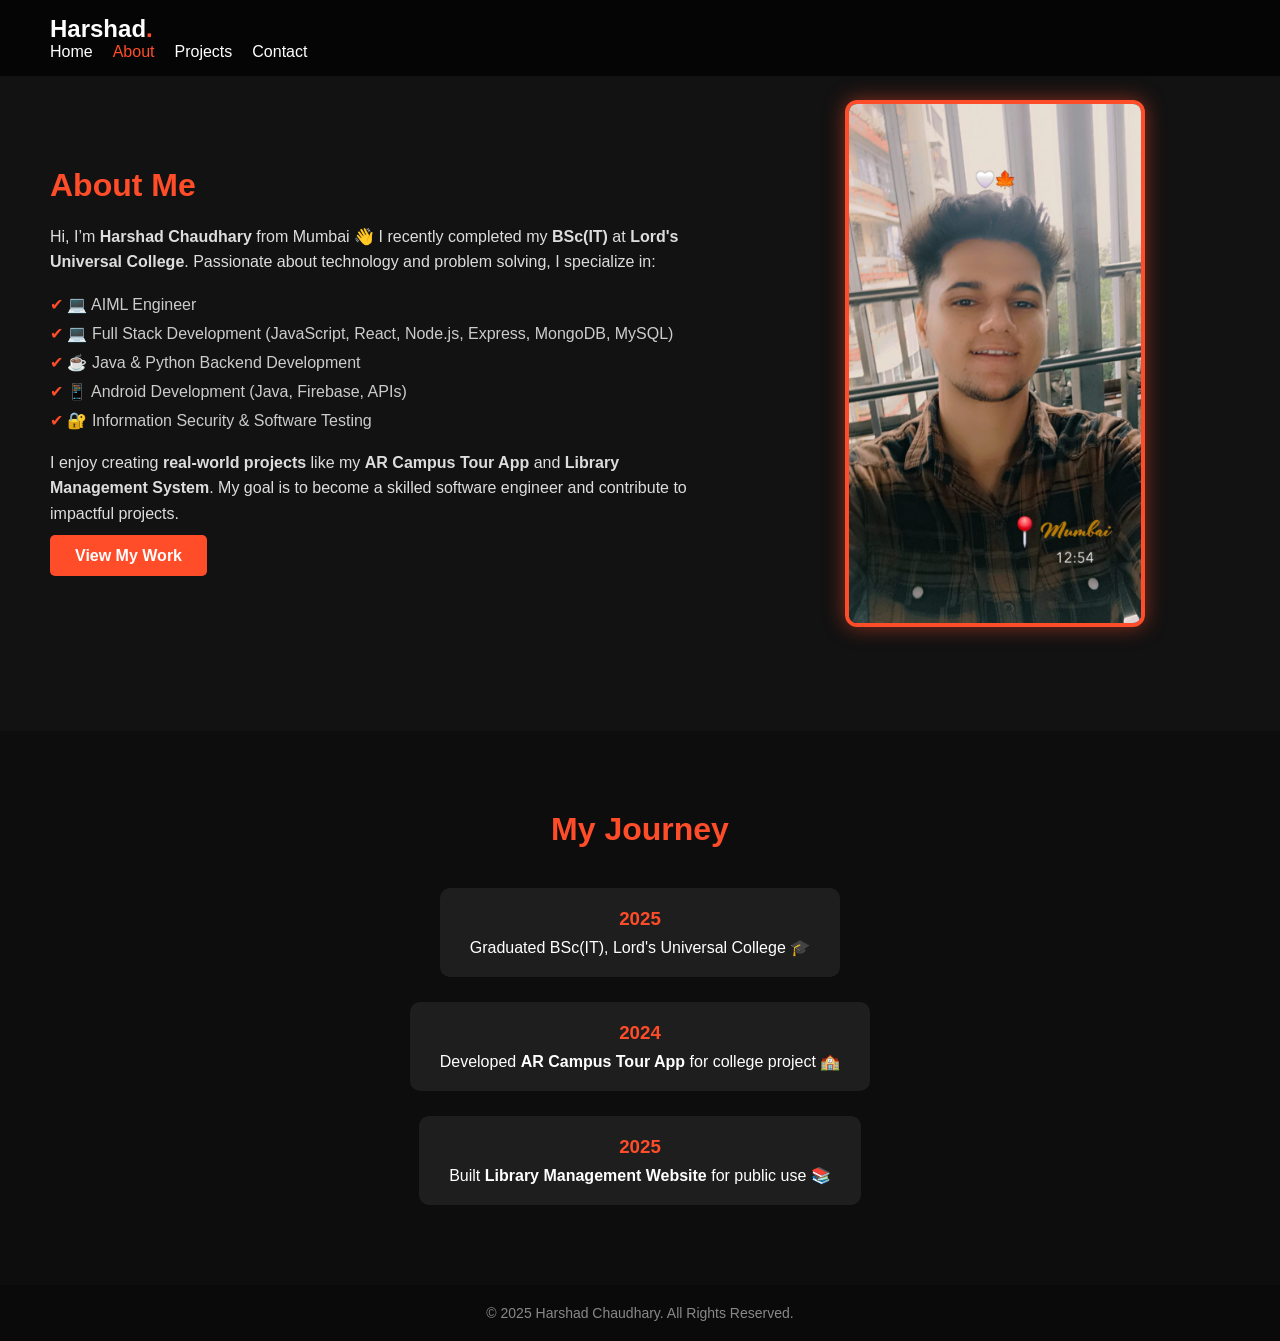
==== about.html @ 368aabf7 "update" ====
<!DOCTYPE html>
<html lang="en">
<head>
  <meta charset="UTF-8">
  <meta name="viewport" content="width=device-width, initial-scale=1.0">
  <title>About | Portfolio</title>
  <link rel="stylesheet" href="style.css">
</head>
<body>
  <!-- Navbar -->
  <header>
    <nav>
      <h1 class="logo">Harshad<span>.</span></h1>
      <ul class="nav-links">
        <li><a href="index.html">Home</a></li>
        <li><a href="about.html" class="active">About</a></li>
        <li><a href="projects.html">Projects</a></li>
        <li><a href="contact.html">Contact</a></li>
      </ul>
    </nav>
  </header>

  <!-- About Section -->
  <section class="about">
    <div class="container">
      <div class="about-text">
        <h2>About Me</h2>
        <p>
          Hi, I’m <b>Harshad Chaudhary</b> from Mumbai 👋  
          I recently completed my <b>BSc(IT)</b> at <b>Lord's Universal College</b>.  
          Passionate about technology and problem solving, I specialize in:
        </p>
        <ul>
          <li>💻 AIML Engineer</li>
          <li>💻 Full Stack Development (JavaScript, React, Node.js, Express, MongoDB, MySQL)</li>
          <li>☕ Java & Python Backend Development</li>
          <li>📱 Android Development (Java, Firebase, APIs)</li>
          <li>🔐 Information Security & Software Testing</li>
        </ul>
        <p>
          I enjoy creating <b>real-world projects</b> like my <b>AR Campus Tour App</b> and  
          <b>Library Management System</b>. My goal is to become a skilled software engineer  
          and contribute to impactful projects.
        </p>
        <a href="projects.html" class="btn">View My Work</a>
      </div>

      <div class="about-img">
        <img src="harshadphoto.jpg" alt="Harshad Chaudhary">
      </div>
    </div>
  </section>

  <!-- Timeline / Education -->
  <section class="timeline">
    <h2>My Journey</h2>
    <div class="timeline-container">
      <div class="timeline-item">
        <h3>2025</h3>
        <p>Graduated BSc(IT), Lord's Universal College 🎓</p>
      </div>
      <div class="timeline-item">
        <h3>2024</h3>
        <p>Developed <b>AR Campus Tour App</b> for college project 🏫</p>
      </div>
      <div class="timeline-item">
        <h3>2025</h3>
        <p>Built <b>Library Management Website</b> for public use 📚</p>
      </div>
    </div>
  </section>

  <!-- Footer -->
  <footer>
    <p>© 2025 Harshad Chaudhary. All Rights Reserved.</p>
  </footer>
</body>
</html>
---- style.css ----
/* Reset */
* {
  margin: 0;
  padding: 0;
  box-sizing: border-box;
  font-family: "Poppins", sans-serif;
}

body {
  color: #fff;
  background-color: #0d0d0d;
}

/* Navbar */
header {
  width: 100%;
  position: fixed;
  top: 0;
  left: 0;
  background: rgba(0, 0, 0, 0.7);
  padding: 15px 50px;
  display: flex;
  justify-content: space-between;
  align-items: center;
  z-index: 100;
}

.logo {
  font-size: 24px;
  font-weight: 700;
  color: #fff;
}

.logo span {
  color: #ff4c29;
}

.nav-links {
  list-style: none;
  display: flex;
  gap: 20px;
}

.nav-links li a {
  text-decoration: none;
  color: #fff;
  font-weight: 500;
  transition: 0.3s;
}

.nav-links li a:hover,
.nav-links li a.active {
  color: #ff4c29;
}

/* Hero Section */
.hero {
  height: 100vh;
  background: url("backport.jpg") no-repeat center center/cover;
  position: relative;
  display: flex;
  align-items: center;
  justify-content: center;
  text-align: center;
}

.hero .overlay {
  position: absolute;
  top: 0;
  left: 0;
  width: 100%;
  height: 100%;
  background: rgba(0, 0, 0, 0.6);
}

.hero-text {
  position: relative;
  z-index: 1;
  max-width: 800px;
}

.hero-text h2 {
  font-size: 40px;
  margin-bottom: 15px;
}

.hero-text h2 span {
  color: #ff4c29;
}

.hero-text p {
  font-size: 18px;
  margin-bottom: 25px;
  color: #ddd;
}

.btn {
  padding: 12px 25px;
  background: #ff4c29;
  color: #fff;
  border: none;
  border-radius: 5px;
  font-weight: bold;
  text-decoration: none;
  transition: 0.3s;
}

.btn:hover {
  background: #e63e20;
}

/* Skills Section */
.skills {
  padding: 80px 50px;
  background: #121212;
  text-align: center;
}

.skills h2 {
  font-size: 32px;
  margin-bottom: 40px;
}

.skill-cards {
  display: grid;
  grid-template-columns: repeat(auto-fit, minmax(250px, 1fr));
  gap: 25px;
}

.card {
  background: #1e1e1e;
  padding: 25px;
  border-radius: 10px;
  transition: transform 0.3s ease, background 0.3s;
}

.card:hover {
  transform: translateY(-10px);
  background: #292929;
}

.card h3 {
  color: #ff4c29;
  margin-bottom: 15px;
}

.card p {
  color: #ccc;
  font-size: 15px;
}

/* Footer */
footer {
  background: #0a0a0a;
  padding: 20px;
  text-align: center;
  font-size: 14px;
  color: #888;
}

/* About Section */
.about {
  padding: 100px 50px;
  background: #121212;
  color: #fff;
}

.about .container {
  display: flex;
  flex-wrap: wrap;
  align-items: center;
  gap: 40px;
}

.about-text {
  flex: 1 1 500px;
}

.about-text h2 {
  font-size: 32px;
  margin-bottom: 20px;
  color: #ff4c29;
}

.about-text p {
  margin-bottom: 20px;
  color: #ddd;
  line-height: 1.6;
}

.about-text ul {
  list-style: none;
  margin-bottom: 20px;
}

.about-text ul li {
  margin: 10px 0;
  font-size: 16px;
  color: #ccc;
}

.about-text ul li::before {
  content: "✔ ";
  color: #ff4c29;
}

.about-img {
  flex: 1 1 300px;
  text-align: center;
}
.about-img img {
  max-width: 300px;
  border-radius: 12px; /* small rounding instead of circle */
  border: 4px solid #ff4c29;
  box-shadow: 0 0 20px rgba(255, 76, 41, 0.5);
}


/* Timeline Section */
.timeline {
  padding: 80px 50px;
  background: #0d0d0d;
  text-align: center;
}

.timeline h2 {
  font-size: 32px;
  margin-bottom: 40px;
  color: #ff4c29;
}

.timeline-container {
  display: flex;
  flex-direction: column;
  gap: 25px;
  align-items: center;
}

.timeline-item {
  background: #1e1e1e;
  padding: 20px 30px;
  border-radius: 10px;
  max-width: 600px;
  transition: transform 0.3s ease;
}

.timeline-item:hover {
  transform: translateY(-8px);
  background: #292929;
}

.timeline-item h3 {
  color: #ff4c29;
  margin-bottom: 8px;
}


/* Projects Section */
.projects {
  padding: 100px 50px;
  background: #121212;
  color: #fff;
  text-align: center;
}

.projects h2 {
  font-size: 32px;
  margin-bottom: 15px;
  color: #ff4c29;
}

.project-intro {
  font-size: 16px;
  color: #ccc;
  margin-bottom: 40px;
  max-width: 700px;
  margin-left: auto;
  margin-right: auto;
  line-height: 1.6;
}

.project-grid {
  display: grid;
  grid-template-columns: repeat(auto-fit, minmax(280px, 1fr));
  gap: 25px;
}

.project-card {
  background: #1e1e1e;
  padding: 25px;
  border-radius: 10px;
  text-align: left;
  transition: transform 0.3s ease, background 0.3s;
}

.project-card:hover {
  transform: translateY(-10px);
  background: #292929;
}

.project-card h3 {
  color: #ff4c29;
  margin-bottom: 12px;
}

.project-card p {
  font-size: 15px;
  color: #ddd;
  margin-bottom: 20px;
  line-height: 1.5;
}

.project-links a {
  display: inline-block;
  padding: 8px 15px;
  background: #ff4c29;
  color: #fff;
  text-decoration: none;
  border-radius: 5px;
  font-size: 14px;
  margin-right: 10px;
  transition: background 0.3s;
}

.project-links a:hover {
  background: #e63e20;
}


/* Optional inline grid fix (you can move this to style.css) */
    .project-grid {
      display: grid;
      grid-template-columns: repeat(auto-fit, minmax(300px, 1fr));
      gap: 1.5rem;
      padding: 20px;
    }
    .project-card {
      background: #1e1e1e;
      color: #fff;
      padding: 20px;
      border-radius: 15px;
      box-shadow: 0 4px 8px rgba(0,0,0,0.3);
      transition: transform 0.2s ease, box-shadow 0.2s ease;
    }
    .project-card:hover {
      transform: translateY(-5px);
      box-shadow: 0 6px 15px rgba(0,0,0,0.4);
    }
    .project-links a {
      color: #00bcd4;
      text-decoration: none;
      font-weight: 600;
    }
    .project-links a:hover {
      text-decoration: underline;
    }
    h3 {
      margin-bottom: 10px;
    }
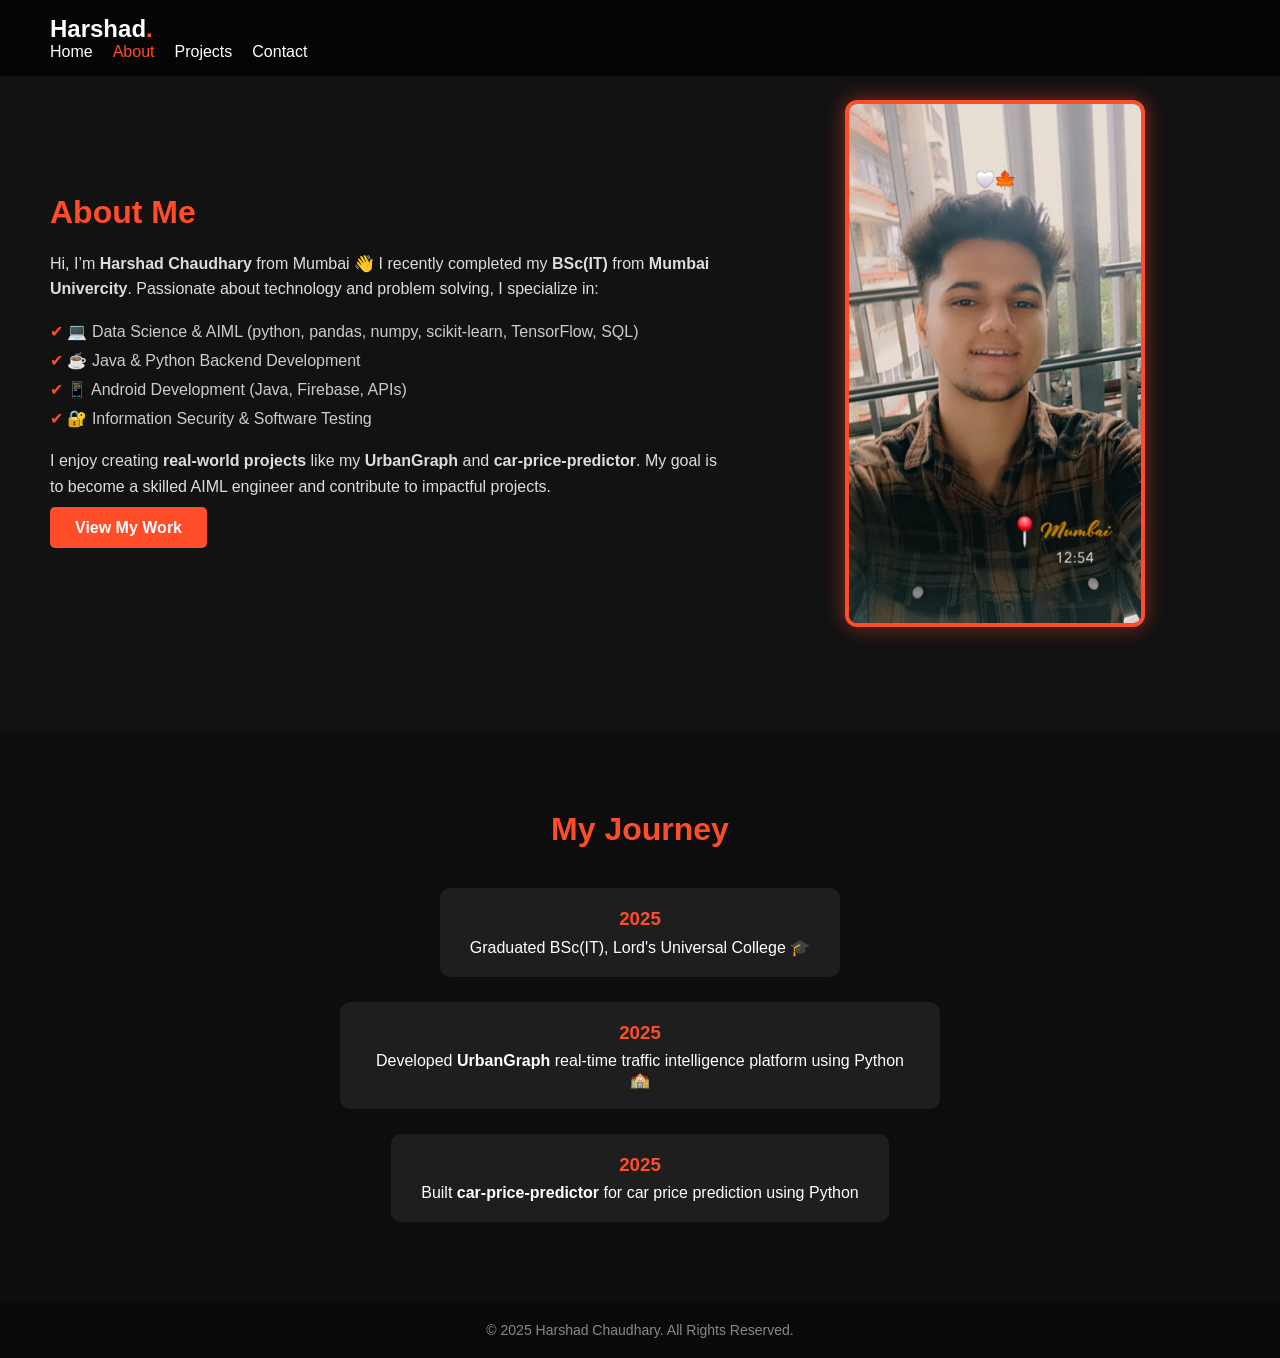
==== commit 4b12566d: "Major updates across project files" ====
--- a/about.html
+++ b/about.html
@@ -27,19 +27,18 @@
         <h2>About Me</h2>
         <p>
           Hi, I’m <b>Harshad Chaudhary</b> from Mumbai 👋  
-          I recently completed my <b>BSc(IT)</b> at <b>Lord's Universal College</b>.  
+          I recently completed my <b>BSc(IT)</b> from <b>Mumbai Univercity</b>.  
           Passionate about technology and problem solving, I specialize in:
         </p>
         <ul>
-          <li>💻 AIML Engineer</li>
-          <li>💻 Full Stack Development (JavaScript, React, Node.js, Express, MongoDB, MySQL)</li>
+          <li>💻 Data Science & AIML (python, pandas, numpy, scikit-learn, TensorFlow, SQL)</li>
           <li>☕ Java & Python Backend Development</li>
           <li>📱 Android Development (Java, Firebase, APIs)</li>
           <li>🔐 Information Security & Software Testing</li>
         </ul>
         <p>
-          I enjoy creating <b>real-world projects</b> like my <b>AR Campus Tour App</b> and  
-          <b>Library Management System</b>. My goal is to become a skilled software engineer  
+          I enjoy creating <b>real-world projects</b> like my <b>UrbanGraph</b> and  
+          <b>car-price-predictor</b>. My goal is to become a skilled AIML engineer  
           and contribute to impactful projects.
         </p>
         <a href="projects.html" class="btn">View My Work</a>
@@ -60,12 +59,12 @@
         <p>Graduated BSc(IT), Lord's Universal College 🎓</p>
       </div>
       <div class="timeline-item">
-        <h3>2024</h3>
-        <p>Developed <b>AR Campus Tour App</b> for college project 🏫</p>
+        <h3>2025</h3>
+        <p>Developed <b>UrbanGraph</b> real-time traffic intelligence platform using Python 🏫</p>
       </div>
       <div class="timeline-item">
         <h3>2025</h3>
-        <p>Built <b>Library Management Website</b> for public use 📚</p>
+        <p>Built <b>car-price-predictor</b> for car price prediction using Python</p>
       </div>
     </div>
   </section>
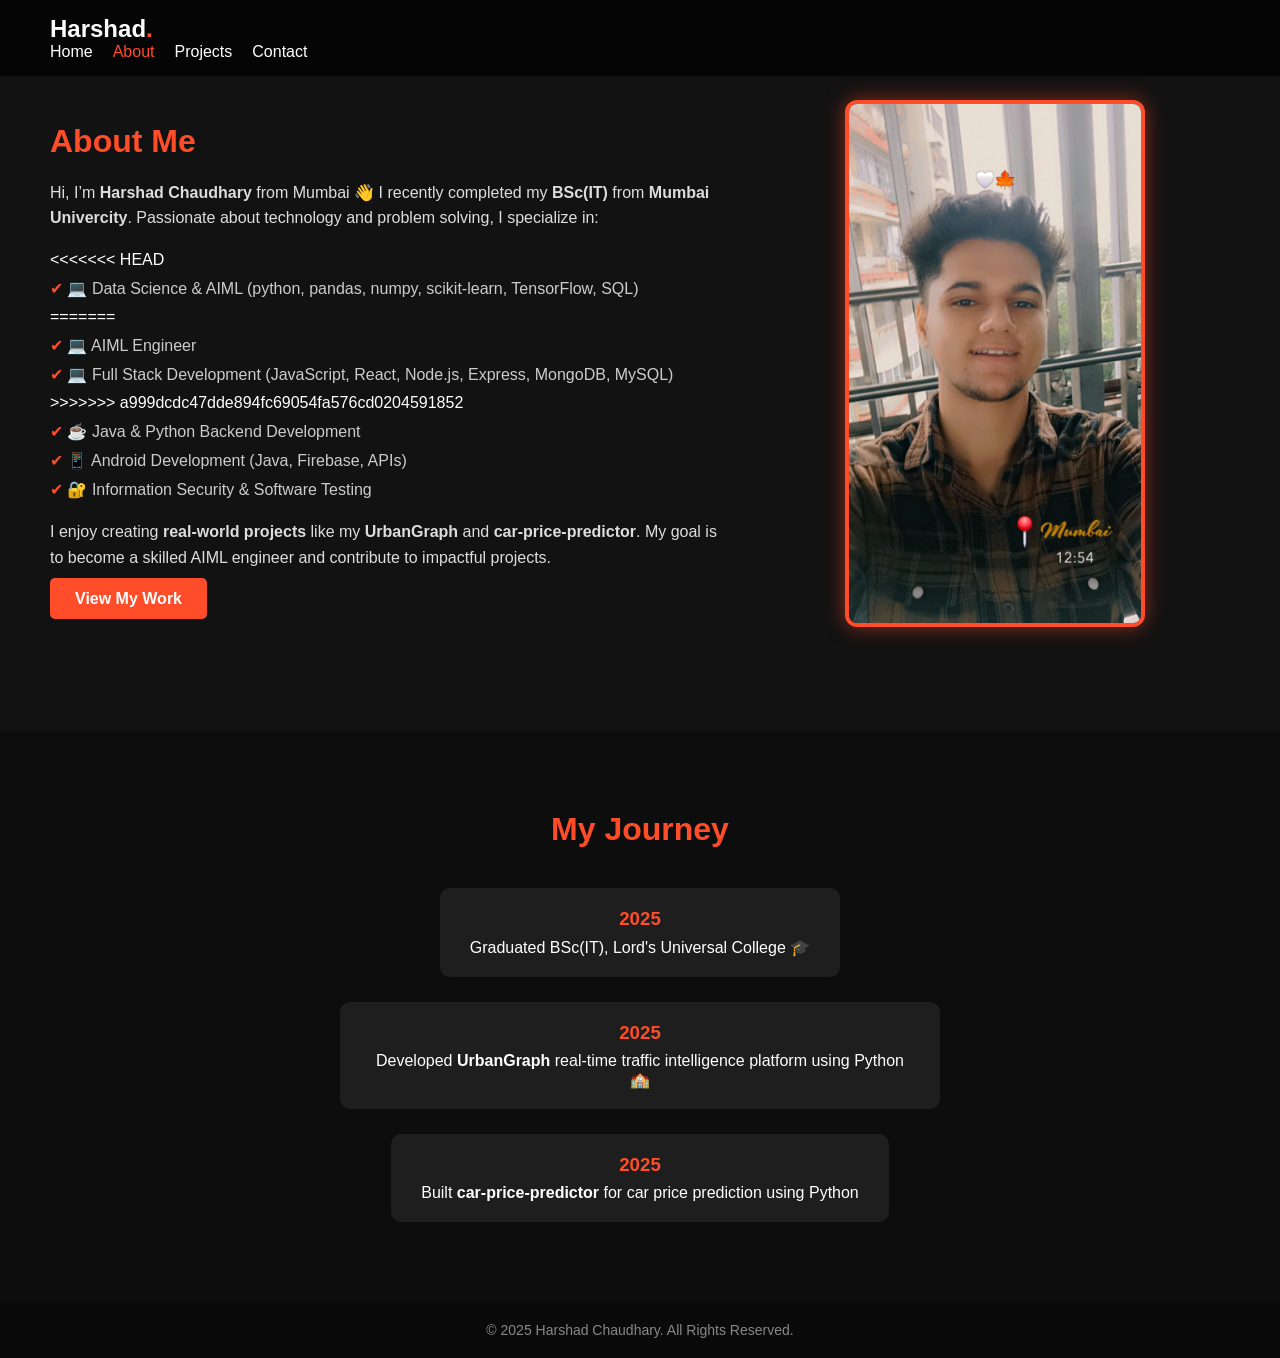
==== commit 6198ab47: "Resolved merge conflicts and updated portfolio" ====
--- a/about.html
+++ b/about.html
@@ -31,7 +31,12 @@
           Passionate about technology and problem solving, I specialize in:
         </p>
         <ul>
+<<<<<<< HEAD
           <li>💻 Data Science & AIML (python, pandas, numpy, scikit-learn, TensorFlow, SQL)</li>
+=======
+          <li>💻 AIML Engineer</li>
+          <li>💻 Full Stack Development (JavaScript, React, Node.js, Express, MongoDB, MySQL)</li>
+>>>>>>> a999dcdc47dde894fc69054fa576cd0204591852
           <li>☕ Java & Python Backend Development</li>
           <li>📱 Android Development (Java, Firebase, APIs)</li>
           <li>🔐 Information Security & Software Testing</li>
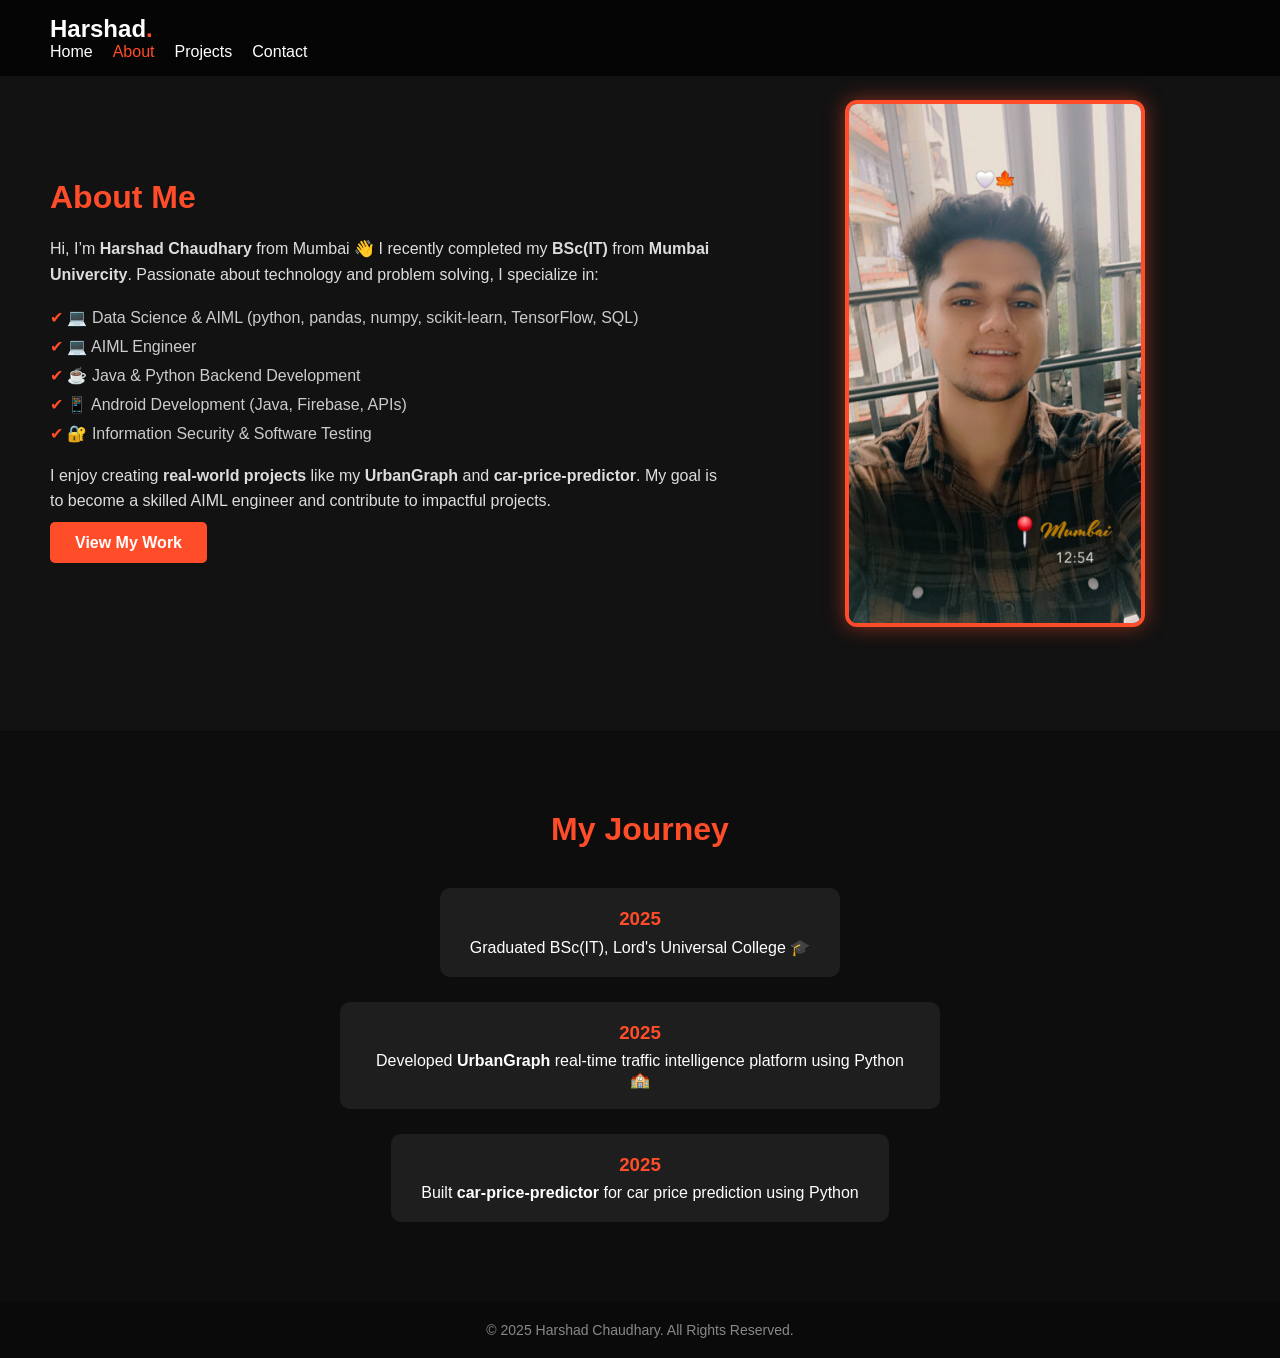
==== commit 57a3601c: "Resolved merge conflicts and updated portfolio" ====
--- a/about.html
+++ b/about.html
@@ -31,12 +31,8 @@
           Passionate about technology and problem solving, I specialize in:
         </p>
         <ul>
-<<<<<<< HEAD
           <li>💻 Data Science & AIML (python, pandas, numpy, scikit-learn, TensorFlow, SQL)</li>
-=======
           <li>💻 AIML Engineer</li>
-          <li>💻 Full Stack Development (JavaScript, React, Node.js, Express, MongoDB, MySQL)</li>
->>>>>>> a999dcdc47dde894fc69054fa576cd0204591852
           <li>☕ Java & Python Backend Development</li>
           <li>📱 Android Development (Java, Firebase, APIs)</li>
           <li>🔐 Information Security & Software Testing</li>
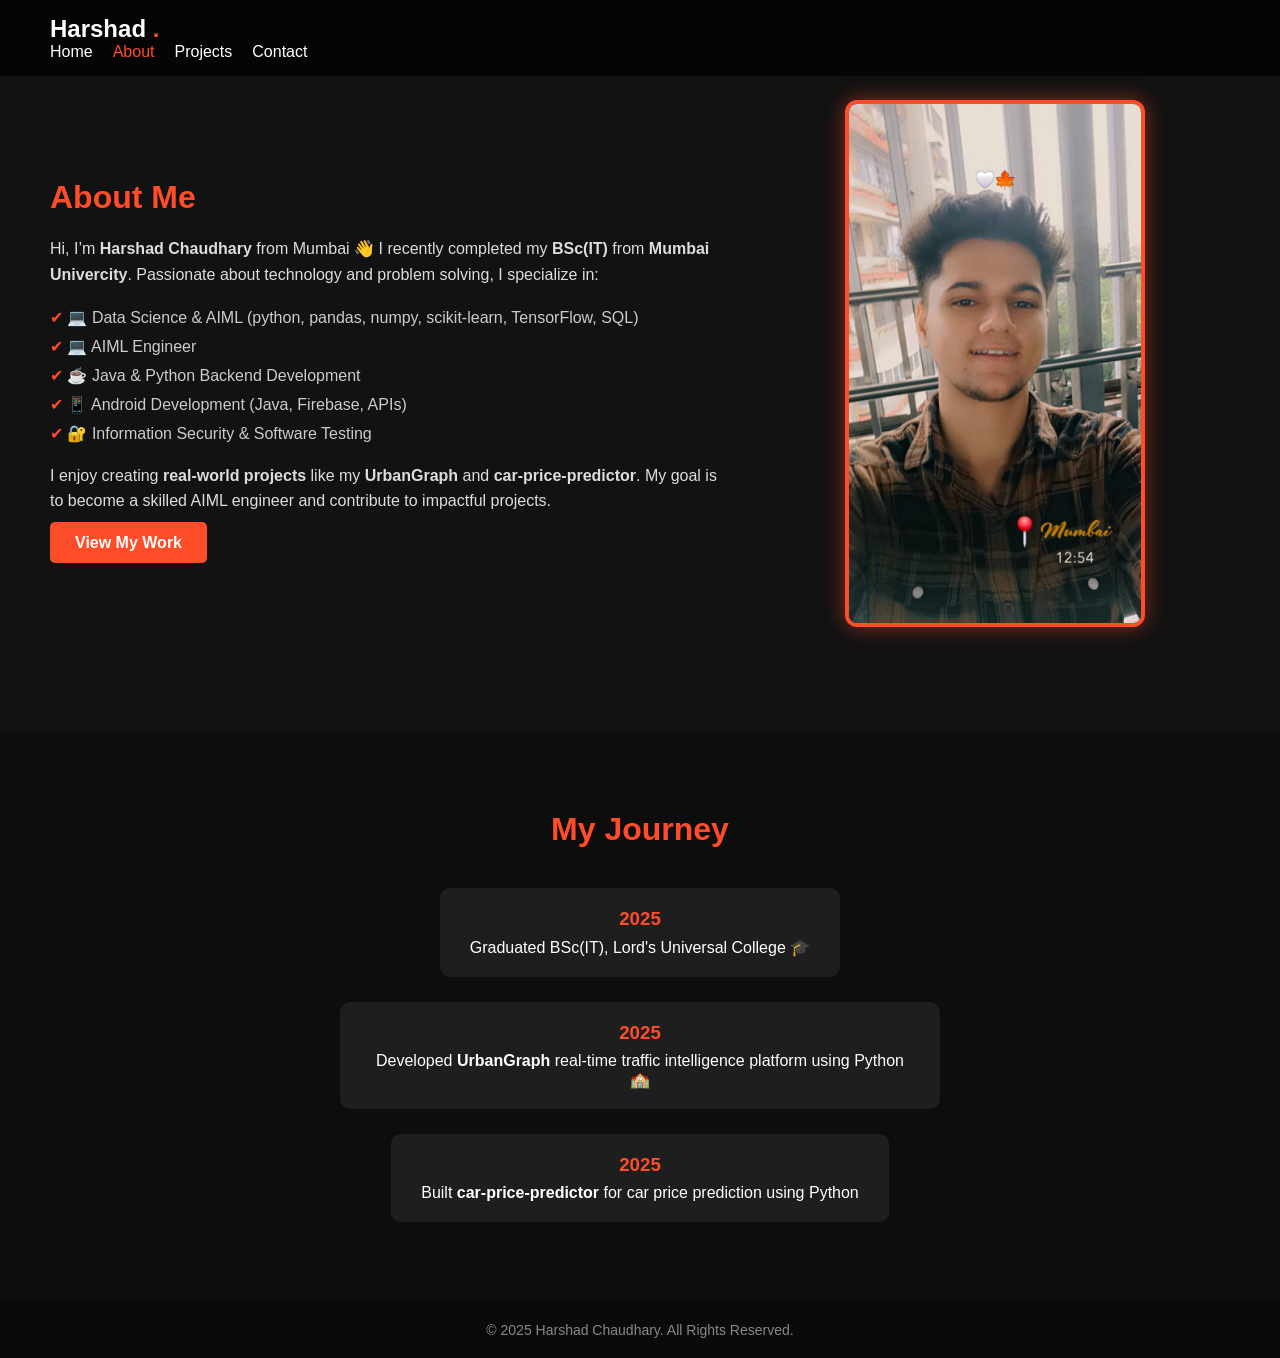
==== commit aaa46930: "Resolved merge conflicts and updated portfolio" ====
--- a/about.html
+++ b/about.html
@@ -10,7 +10,7 @@
   <!-- Navbar -->
   <header>
     <nav>
-      <h1 class="logo">Harshad<span>.</span></h1>
+      <h1 class="logo">Harshad <span>.</span></h1>
       <ul class="nav-links">
         <li><a href="index.html">Home</a></li>
         <li><a href="about.html" class="active">About</a></li>
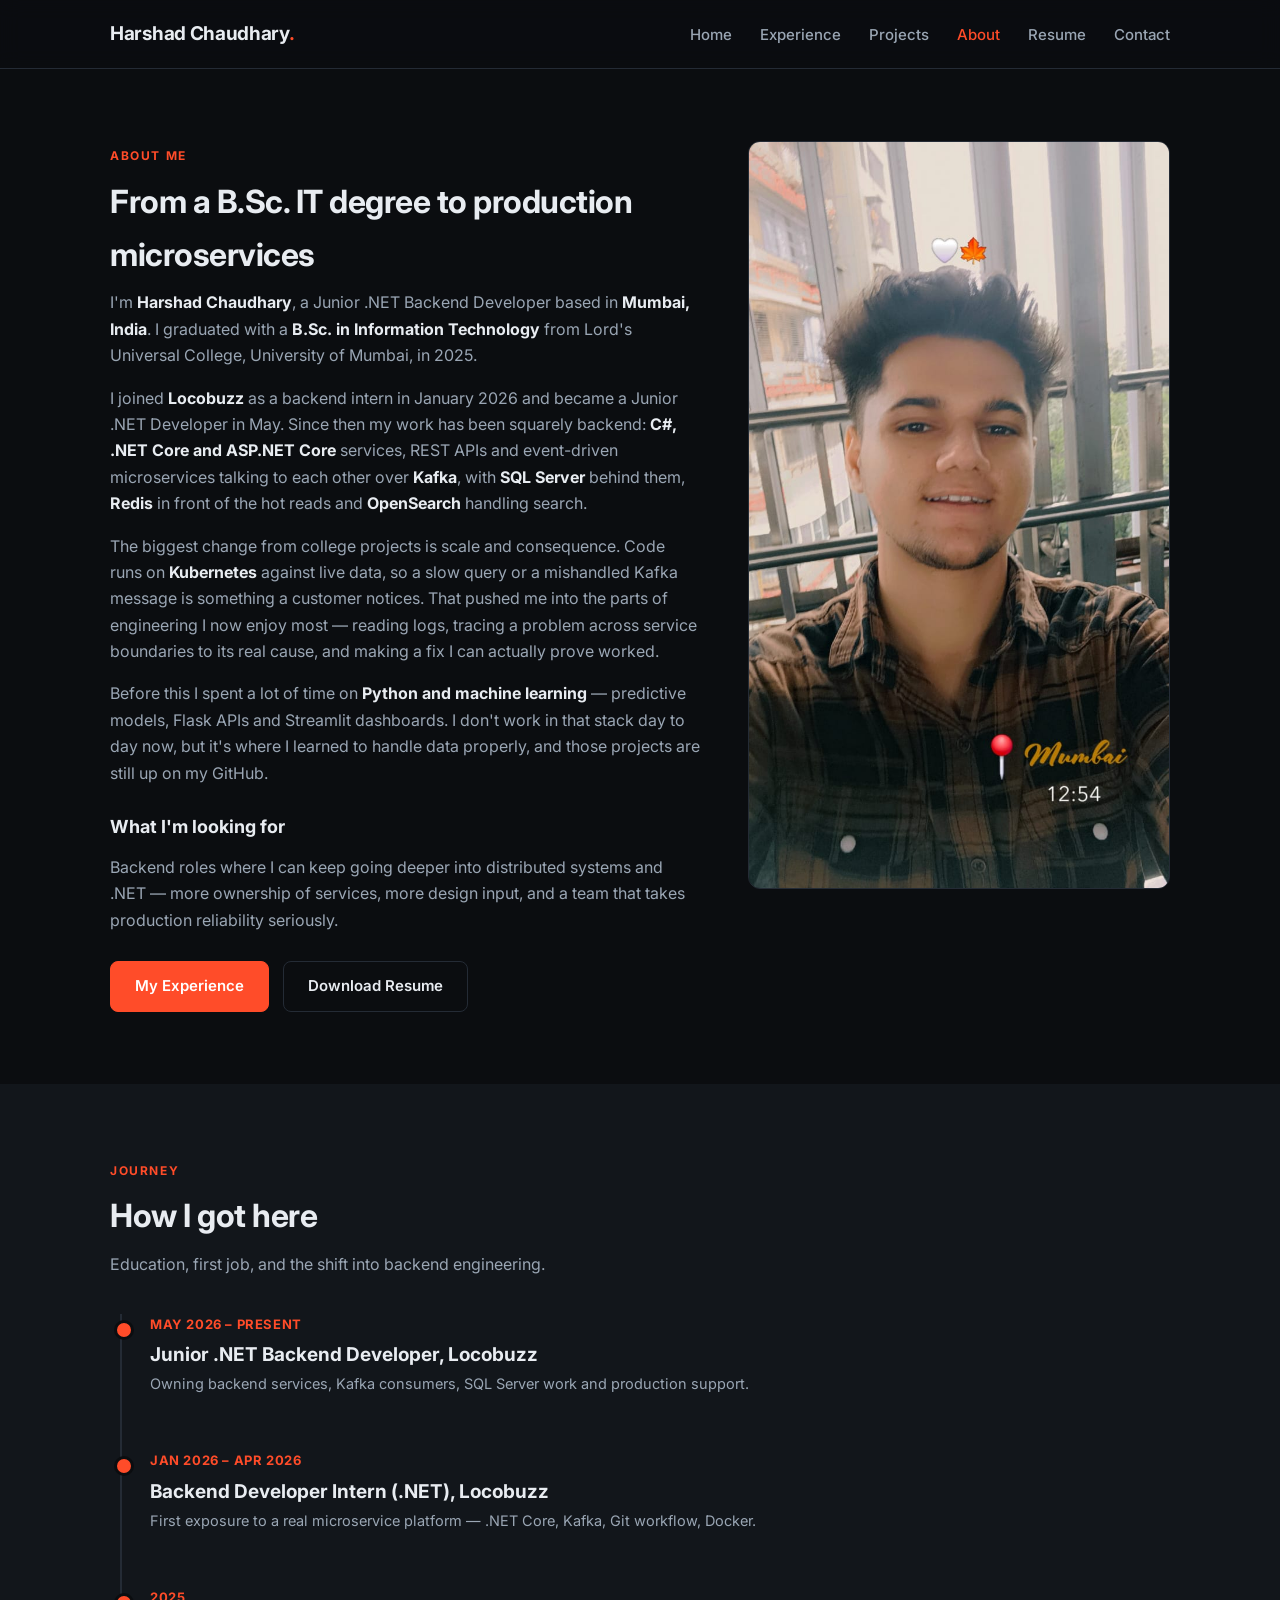
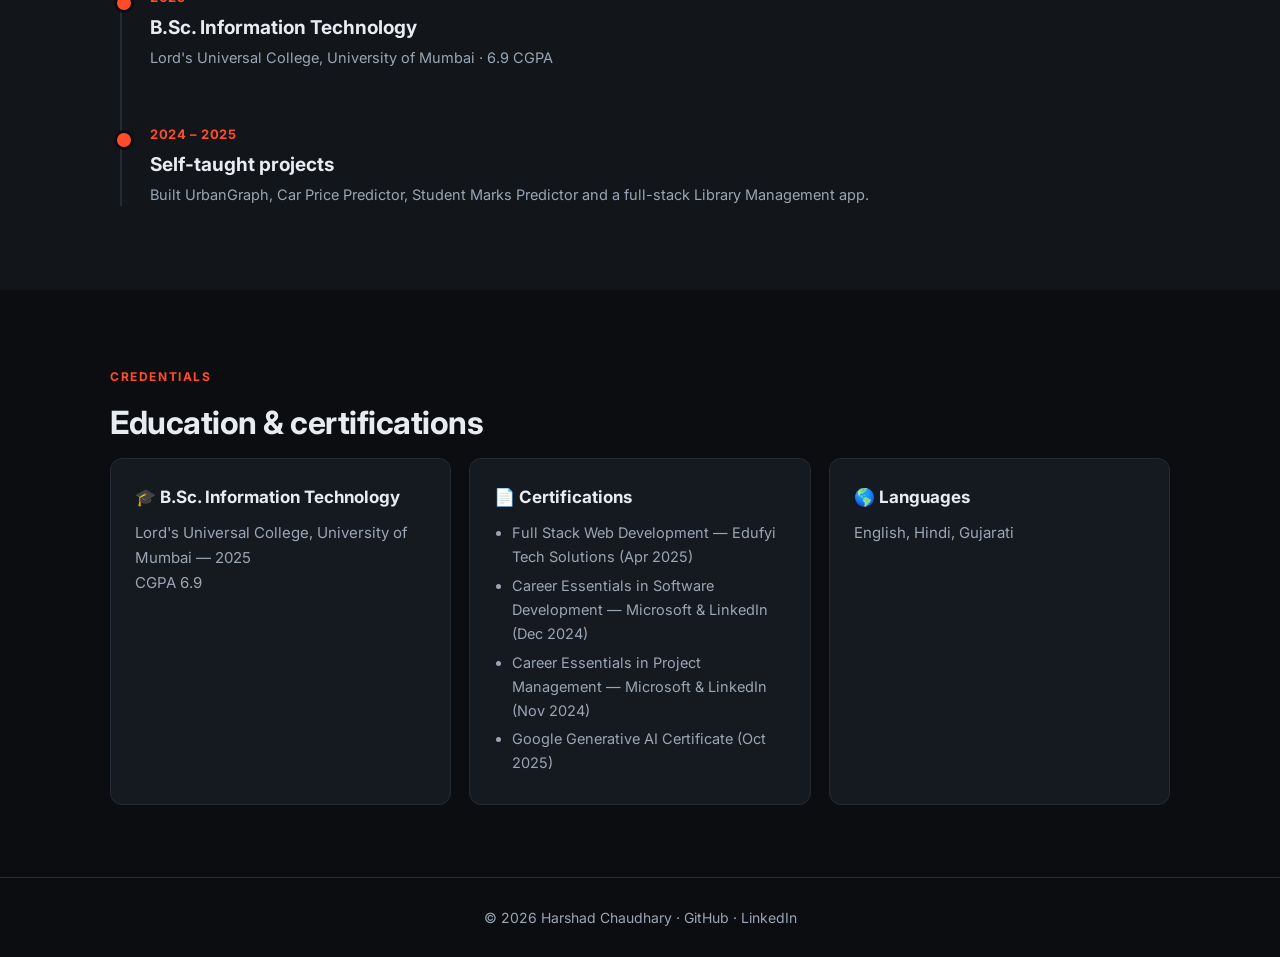
==== commit 48267a84: "feat: rebuild portfolio as .NET backend developer Repositioned the site from the college-era "Data S" ====
--- a/about.html
+++ b/about.html
@@ -3,76 +3,159 @@
 <head>
   <meta charset="UTF-8">
   <meta name="viewport" content="width=device-width, initial-scale=1.0">
-  <title>About | Portfolio</title>
+  <title>About | Harshad Chaudhary</title>
+  <meta name="description" content="About Harshad Chaudhary — Junior .NET Backend Developer in Mumbai, B.Sc. Information Technology graduate, working on production microservices at Locobuzz.">
+  <meta property="og:title" content="About | Harshad Chaudhary">
+  <meta property="og:description" content="Junior .NET Backend Developer in Mumbai. B.Sc. IT graduate working on production microservices.">
+  <link rel="icon" href="data:image/svg+xml,<svg xmlns='http://www.w3.org/2000/svg' viewBox='0 0 100 100'><text y='.9em' font-size='90'>&#9881;</text></svg>">
+  <link rel="preconnect" href="https://fonts.googleapis.com">
+  <link rel="preconnect" href="https://fonts.gstatic.com" crossorigin>
+  <link href="https://fonts.googleapis.com/css2?family=Inter:wght@400;500;600;700;800&display=swap" rel="stylesheet">
   <link rel="stylesheet" href="style.css">
+  <script src="script.js" defer></script>
 </head>
 <body>
-  <!-- Navbar -->
+
   <header>
     <nav>
-      <h1 class="logo">Harshad <span>.</span></h1>
+      <a href="index.html" class="logo">Harshad Chaudhary<span>.</span></a>
+      <button class="nav-toggle" aria-label="Toggle navigation" aria-expanded="false">&#9776;</button>
       <ul class="nav-links">
         <li><a href="index.html">Home</a></li>
+        <li><a href="experience.html">Experience</a></li>
+        <li><a href="projects.html">Projects</a></li>
         <li><a href="about.html" class="active">About</a></li>
-        <li><a href="projects.html">Projects</a></li>
+        <li><a href="resume.html">Resume</a></li>
         <li><a href="contact.html">Contact</a></li>
       </ul>
     </nav>
   </header>
 
-  <!-- About Section -->
-  <section class="about">
+  <section class="section">
     <div class="container">
-      <div class="about-text">
-        <h2>About Me</h2>
-        <p>
-          Hi, I’m <b>Harshad Chaudhary</b> from Mumbai 👋  
-          I recently completed my <b>BSc(IT)</b> from <b>Mumbai Univercity</b>.  
-          Passionate about technology and problem solving, I specialize in:
-        </p>
-        <ul>
-          <li>💻 Data Science & AIML (python, pandas, numpy, scikit-learn, TensorFlow, SQL)</li>
-          <li>💻 AIML Engineer</li>
-          <li>☕ Java & Python Backend Development</li>
-          <li>📱 Android Development (Java, Firebase, APIs)</li>
-          <li>🔐 Information Security & Software Testing</li>
-        </ul>
-        <p>
-          I enjoy creating <b>real-world projects</b> like my <b>UrbanGraph</b> and  
-          <b>car-price-predictor</b>. My goal is to become a skilled AIML engineer  
-          and contribute to impactful projects.
-        </p>
-        <a href="projects.html" class="btn">View My Work</a>
-      </div>
+      <div class="about-grid">
+        <div class="about-text">
+          <span class="eyebrow">About me</span>
+          <h2 class="section-title">From a B.Sc. IT degree to production microservices</h2>
 
-      <div class="about-img">
-        <img src="harshadphoto.jpg" alt="Harshad Chaudhary">
+          <p>
+            I'm <b>Harshad Chaudhary</b>, a Junior .NET Backend Developer based in
+            <b>Mumbai, India</b>. I graduated with a <b>B.Sc. in Information Technology</b>
+            from Lord's Universal College, University of Mumbai, in 2025.
+          </p>
+
+          <p>
+            I joined <b>Locobuzz</b> as a backend intern in January 2026 and became a
+            Junior .NET Developer in May. Since then my work has been squarely backend:
+            <b>C#, .NET Core and ASP.NET Core</b> services, REST APIs and event-driven
+            microservices talking to each other over <b>Kafka</b>, with <b>SQL Server</b>
+            behind them, <b>Redis</b> in front of the hot reads and
+            <b>OpenSearch</b> handling search.
+          </p>
+
+          <p>
+            The biggest change from college projects is scale and consequence. Code runs on
+            <b>Kubernetes</b> against live data, so a slow query or a mishandled Kafka message
+            is something a customer notices. That pushed me into the parts of engineering I now
+            enjoy most — reading logs, tracing a problem across service boundaries to its real
+            cause, and making a fix I can actually prove worked.
+          </p>
+
+          <p>
+            Before this I spent a lot of time on <b>Python and machine learning</b> — predictive
+            models, Flask APIs and Streamlit dashboards. I don't work in that stack day to day
+            now, but it's where I learned to handle data properly, and those projects are still
+            up on my GitHub.
+          </p>
+
+          <h3 style="margin:26px 0 12px; font-size:18px;">What I'm looking for</h3>
+          <p>
+            Backend roles where I can keep going deeper into distributed systems and .NET —
+            more ownership of services, more design input, and a team that takes production
+            reliability seriously.
+          </p>
+
+          <div class="btn-row">
+            <a href="experience.html" class="btn">My Experience</a>
+            <a href="Harshad_Chaudhary_DotNet_Resume.pdf" class="btn btn-ghost" download>Download Resume</a>
+          </div>
+        </div>
+
+        <div class="about-img">
+          <img src="harshadphoto.jpg" alt="Portrait of Harshad Chaudhary">
+        </div>
       </div>
     </div>
   </section>
 
-  <!-- Timeline / Education -->
-  <section class="timeline">
-    <h2>My Journey</h2>
-    <div class="timeline-container">
-      <div class="timeline-item">
-        <h3>2025</h3>
-        <p>Graduated BSc(IT), Lord's Universal College 🎓</p>
-      </div>
-      <div class="timeline-item">
-        <h3>2025</h3>
-        <p>Developed <b>UrbanGraph</b> real-time traffic intelligence platform using Python 🏫</p>
-      </div>
-      <div class="timeline-item">
-        <h3>2025</h3>
-        <p>Built <b>car-price-predictor</b> for car price prediction using Python</p>
+  <!-- Journey -->
+  <section class="section section-alt">
+    <div class="container">
+      <span class="eyebrow">Journey</span>
+      <h2 class="section-title">How I got here</h2>
+      <p class="section-sub">Education, first job, and the shift into backend engineering.</p>
+
+      <div class="timeline">
+        <div class="tl-item">
+          <div class="tl-date">May 2026 &ndash; Present</div>
+          <h3>Junior .NET Backend Developer, Locobuzz</h3>
+          <p class="tl-org">Owning backend services, Kafka consumers, SQL Server work and production support.</p>
+        </div>
+        <div class="tl-item">
+          <div class="tl-date">Jan 2026 &ndash; Apr 2026</div>
+          <h3>Backend Developer Intern (.NET), Locobuzz</h3>
+          <p class="tl-org">First exposure to a real microservice platform — .NET Core, Kafka, Git workflow, Docker.</p>
+        </div>
+        <div class="tl-item">
+          <div class="tl-date">2025</div>
+          <h3>B.Sc. Information Technology</h3>
+          <p class="tl-org">Lord's Universal College, University of Mumbai &middot; 6.9 CGPA</p>
+        </div>
+        <div class="tl-item">
+          <div class="tl-date">2024 &ndash; 2025</div>
+          <h3>Self-taught projects</h3>
+          <p class="tl-org">Built UrbanGraph, Car Price Predictor, Student Marks Predictor and a full-stack Library Management app.</p>
+        </div>
       </div>
     </div>
   </section>
 
-  <!-- Footer -->
+  <!-- Education + certs -->
+  <section class="section">
+    <div class="container">
+      <span class="eyebrow">Credentials</span>
+      <h2 class="section-title">Education &amp; certifications</h2>
+
+      <div class="grid">
+        <div class="card">
+          <h3>&#127891; B.Sc. Information Technology</h3>
+          <p>Lord's Universal College, University of Mumbai &mdash; 2025<br>CGPA 6.9</p>
+        </div>
+        <div class="card">
+          <h3>&#128196; Certifications</h3>
+          <ul>
+            <li>Full Stack Web Development &mdash; Edufyi Tech Solutions (Apr 2025)</li>
+            <li>Career Essentials in Software Development &mdash; Microsoft &amp; LinkedIn (Dec 2024)</li>
+            <li>Career Essentials in Project Management &mdash; Microsoft &amp; LinkedIn (Nov 2024)</li>
+            <li>Google Generative AI Certificate (Oct 2025)</li>
+          </ul>
+        </div>
+        <div class="card">
+          <h3>&#127758; Languages</h3>
+          <p>English, Hindi, Gujarati</p>
+        </div>
+      </div>
+    </div>
+  </section>
+
   <footer>
-    <p>© 2025 Harshad Chaudhary. All Rights Reserved.</p>
+    <div class="container">
+      <p>&copy; <span class="year">2026</span> Harshad Chaudhary &middot;
+        <a href="https://github.com/harshadchaudhary" target="_blank" rel="noopener">GitHub</a> &middot;
+        <a href="https://www.linkedin.com/in/harshad-chaudhary-737522324" target="_blank" rel="noopener">LinkedIn</a>
+      </p>
+    </div>
   </footer>
+
 </body>
 </html>
--- a/style.css
+++ b/style.css
@@ -1,359 +1,648 @@
-/* Reset */
+/* ============================================================
+   Harshad Chaudhary — Portfolio
+   Shared stylesheet for all pages.
+   ============================================================ */
+
+:root {
+  --bg: #0b0d10;
+  --bg-elev: #12161b;
+  --bg-card: #151a21;
+  --border: #242b35;
+  --text: #e8ecf1;
+  --text-dim: #9aa6b4;
+  --accent: #ff4c29;
+  --accent-soft: rgba(255, 76, 41, 0.12);
+  --accent-2: #38bdf8;
+  --radius: 12px;
+  --nav-h: 68px;
+  --maxw: 1100px;
+  --font: "Inter", "Segoe UI", Tahoma, sans-serif;
+}
+
 * {
   margin: 0;
   padding: 0;
   box-sizing: border-box;
-  font-family: "Poppins", sans-serif;
+}
+
+html {
+  scroll-behavior: smooth;
 }
 
 body {
-  color: #fff;
-  background-color: #0d0d0d;
-}
-
-/* Navbar */
+  font-family: var(--font);
+  background: var(--bg);
+  color: var(--text);
+  line-height: 1.65;
+  -webkit-font-smoothing: antialiased;
+  overflow-x: hidden;
+}
+
+a {
+  color: inherit;
+  text-decoration: none;
+}
+
+/* ---------- Layout helpers ---------- */
+.container {
+  width: 100%;
+  max-width: var(--maxw);
+  margin: 0 auto;
+  padding: 0 20px;
+}
+
+.section {
+  padding: 72px 0;
+}
+
+.section-alt {
+  background: var(--bg-elev);
+}
+
+.section-title {
+  font-size: clamp(24px, 4vw, 32px);
+  font-weight: 700;
+  letter-spacing: -0.5px;
+  margin-bottom: 8px;
+}
+
+.section-sub {
+  color: var(--text-dim);
+  margin-bottom: 36px;
+  max-width: 680px;
+}
+
+.eyebrow {
+  display: inline-block;
+  font-size: 12px;
+  font-weight: 700;
+  letter-spacing: 1.6px;
+  text-transform: uppercase;
+  color: var(--accent);
+  margin-bottom: 10px;
+}
+
+/* ---------- Navbar ---------- */
 header {
-  width: 100%;
-  position: fixed;
+  position: sticky;
   top: 0;
-  left: 0;
-  background: rgba(0, 0, 0, 0.7);
-  padding: 15px 50px;
-  display: flex;
+  z-index: 100;
+  background: rgba(11, 13, 16, 0.88);
+  backdrop-filter: blur(10px);
+  border-bottom: 1px solid var(--border);
+}
+
+nav {
+  max-width: var(--maxw);
+  margin: 0 auto;
+  height: var(--nav-h);
+  padding: 0 20px;
+  display: flex;
+  align-items: center;
   justify-content: space-between;
-  align-items: center;
-  z-index: 100;
 }
 
 .logo {
-  font-size: 24px;
+  font-size: 19px;
   font-weight: 700;
-  color: #fff;
+  letter-spacing: -0.3px;
 }
 
 .logo span {
-  color: #ff4c29;
+  color: var(--accent);
 }
 
 .nav-links {
   list-style: none;
   display: flex;
-  gap: 20px;
-}
-
-.nav-links li a {
-  text-decoration: none;
+  gap: 28px;
+  align-items: center;
+}
+
+.nav-links a {
+  font-size: 15px;
+  font-weight: 500;
+  color: var(--text-dim);
+  transition: color 0.2s;
+}
+
+.nav-links a:hover,
+.nav-links a.active {
+  color: var(--accent);
+}
+
+.nav-toggle {
+  display: none;
+  background: none;
+  border: 0;
+  color: var(--text);
+  font-size: 24px;
+  line-height: 1;
+  cursor: pointer;
+  padding: 4px 8px;
+}
+
+/* ---------- Buttons ---------- */
+.btn {
+  display: inline-block;
+  padding: 12px 24px;
+  background: var(--accent);
   color: #fff;
-  font-weight: 500;
-  transition: 0.3s;
-}
-
-.nav-links li a:hover,
-.nav-links li a.active {
-  color: #ff4c29;
-}
-
-/* Hero Section */
-.hero {
-  height: 100vh;
-  background: url("backport.jpg") no-repeat center center/cover;
-  position: relative;
-  display: flex;
-  align-items: center;
-  justify-content: center;
-  text-align: center;
-}
-
-.hero .overlay {
-  position: absolute;
-  top: 0;
-  left: 0;
-  width: 100%;
-  height: 100%;
-  background: rgba(0, 0, 0, 0.6);
-}
-
-.hero-text {
-  position: relative;
-  z-index: 1;
-  max-width: 800px;
-}
-
-.hero-text h2 {
-  font-size: 40px;
-  margin-bottom: 15px;
-}
-
-.hero-text h2 span {
-  color: #ff4c29;
-}
-
-.hero-text p {
-  font-size: 18px;
-  margin-bottom: 25px;
-  color: #ddd;
-}
-
-.btn {
-  padding: 12px 25px;
-  background: #ff4c29;
-  color: #fff;
-  border: none;
-  border-radius: 5px;
-  font-weight: bold;
-  text-decoration: none;
-  transition: 0.3s;
+  border: 1px solid var(--accent);
+  border-radius: 8px;
+  font-size: 15px;
+  font-weight: 600;
+  cursor: pointer;
+  transition: transform 0.15s, background 0.2s;
 }
 
 .btn:hover {
   background: #e63e20;
-}
-
-/* Skills Section */
-.skills {
-  padding: 80px 50px;
-  background: #121212;
-  text-align: center;
-}
-
-.skills h2 {
-  font-size: 32px;
-  margin-bottom: 40px;
-}
-
-.skill-cards {
+  transform: translateY(-2px);
+}
+
+.btn-ghost {
+  background: transparent;
+  color: var(--text);
+  border: 1px solid var(--border);
+}
+
+.btn-ghost:hover {
+  background: var(--bg-card);
+  border-color: var(--accent);
+  transform: translateY(-2px);
+}
+
+.btn-row {
+  display: flex;
+  gap: 14px;
+  flex-wrap: wrap;
+  margin-top: 28px;
+}
+
+/* ---------- Hero ---------- */
+.hero {
+  position: relative;
+  padding: 92px 0 80px;
+  background:
+    radial-gradient(900px 440px at 12% -8%, rgba(255, 76, 41, 0.14), transparent 60%),
+    radial-gradient(720px 420px at 88% 8%, rgba(56, 189, 248, 0.10), transparent 60%),
+    var(--bg);
+  border-bottom: 1px solid var(--border);
+}
+
+.hero h1 {
+  font-size: clamp(32px, 6vw, 50px);
+  font-weight: 800;
+  letter-spacing: -1.4px;
+  line-height: 1.12;
+  margin-bottom: 14px;
+}
+
+.hero h1 span {
+  color: var(--accent);
+}
+
+.hero .role {
+  font-size: clamp(17px, 2.6vw, 21px);
+  font-weight: 600;
+  color: var(--text);
+  margin-bottom: 14px;
+}
+
+.hero .blurb {
+  color: var(--text-dim);
+  max-width: 660px;
+  font-size: 16px;
+}
+
+.tech-strip {
+  display: flex;
+  flex-wrap: wrap;
+  gap: 8px;
+  margin-top: 26px;
+}
+
+.chip {
+  font-size: 13px;
+  font-weight: 500;
+  padding: 5px 12px;
+  border: 1px solid var(--border);
+  border-radius: 999px;
+  color: var(--text-dim);
+  background: var(--bg-card);
+}
+
+.chip-accent {
+  color: var(--accent);
+  border-color: rgba(255, 76, 41, 0.35);
+  background: var(--accent-soft);
+}
+
+/* ---------- Stat band ---------- */
+.stats {
   display: grid;
-  grid-template-columns: repeat(auto-fit, minmax(250px, 1fr));
-  gap: 25px;
-}
-
-.card {
-  background: #1e1e1e;
-  padding: 25px;
-  border-radius: 10px;
-  transition: transform 0.3s ease, background 0.3s;
-}
-
-.card:hover {
-  transform: translateY(-10px);
-  background: #292929;
-}
-
-.card h3 {
-  color: #ff4c29;
-  margin-bottom: 15px;
-}
-
-.card p {
-  color: #ccc;
-  font-size: 15px;
-}
-
-/* Footer */
-footer {
-  background: #0a0a0a;
-  padding: 20px;
-  text-align: center;
-  font-size: 14px;
-  color: #888;
-}
-
-/* About Section */
-.about {
-  padding: 100px 50px;
-  background: #121212;
-  color: #fff;
-}
-
-.about .container {
-  display: flex;
-  flex-wrap: wrap;
-  align-items: center;
-  gap: 40px;
-}
-
-.about-text {
-  flex: 1 1 500px;
-}
-
-.about-text h2 {
-  font-size: 32px;
-  margin-bottom: 20px;
-  color: #ff4c29;
-}
-
-.about-text p {
-  margin-bottom: 20px;
-  color: #ddd;
-  line-height: 1.6;
-}
-
-.about-text ul {
-  list-style: none;
-  margin-bottom: 20px;
-}
-
-.about-text ul li {
-  margin: 10px 0;
-  font-size: 16px;
-  color: #ccc;
-}
-
-.about-text ul li::before {
-  content: "✔ ";
-  color: #ff4c29;
-}
-
-.about-img {
-  flex: 1 1 300px;
-  text-align: center;
-}
-.about-img img {
-  max-width: 300px;
-  border-radius: 12px; /* small rounding instead of circle */
-  border: 4px solid #ff4c29;
-  box-shadow: 0 0 20px rgba(255, 76, 41, 0.5);
-}
-
-
-/* Timeline Section */
-.timeline {
-  padding: 80px 50px;
-  background: #0d0d0d;
-  text-align: center;
-}
-
-.timeline h2 {
-  font-size: 32px;
-  margin-bottom: 40px;
-  color: #ff4c29;
-}
-
-.timeline-container {
-  display: flex;
-  flex-direction: column;
-  gap: 25px;
-  align-items: center;
-}
-
-.timeline-item {
-  background: #1e1e1e;
-  padding: 20px 30px;
-  border-radius: 10px;
-  max-width: 600px;
-  transition: transform 0.3s ease;
-}
-
-.timeline-item:hover {
-  transform: translateY(-8px);
-  background: #292929;
-}
-
-.timeline-item h3 {
-  color: #ff4c29;
-  margin-bottom: 8px;
-}
-
-
-/* Projects Section */
-.projects {
-  padding: 100px 50px;
-  background: #121212;
-  color: #fff;
-  text-align: center;
-}
-
-.projects h2 {
-  font-size: 32px;
-  margin-bottom: 15px;
-  color: #ff4c29;
-}
-
-.project-intro {
-  font-size: 16px;
-  color: #ccc;
-  margin-bottom: 40px;
-  max-width: 700px;
-  margin-left: auto;
-  margin-right: auto;
-  line-height: 1.6;
-}
-
-.project-grid {
+  grid-template-columns: repeat(auto-fit, minmax(150px, 1fr));
+  gap: 16px;
+  margin-top: 44px;
+}
+
+.stat {
+  background: var(--bg-card);
+  border: 1px solid var(--border);
+  border-radius: var(--radius);
+  padding: 18px;
+}
+
+.stat b {
+  display: block;
+  font-size: 26px;
+  font-weight: 800;
+  color: var(--accent);
+  letter-spacing: -0.5px;
+}
+
+.stat span {
+  font-size: 13px;
+  color: var(--text-dim);
+}
+
+/* ---------- Cards grid ---------- */
+.grid {
   display: grid;
   grid-template-columns: repeat(auto-fit, minmax(280px, 1fr));
-  gap: 25px;
-}
-
-.project-card {
-  background: #1e1e1e;
-  padding: 25px;
+  gap: 18px;
+}
+
+.card {
+  background: var(--bg-card);
+  border: 1px solid var(--border);
+  border-radius: var(--radius);
+  padding: 24px;
+  transition: border-color 0.2s, transform 0.2s;
+}
+
+.card:hover {
+  border-color: rgba(255, 76, 41, 0.45);
+  transform: translateY(-3px);
+}
+
+.card h3 {
+  font-size: 17px;
+  font-weight: 700;
+  margin-bottom: 10px;
+}
+
+.card p {
+  color: var(--text-dim);
+  font-size: 15px;
+}
+
+.card ul {
+  margin: 10px 0 0 18px;
+  color: var(--text-dim);
+  font-size: 14.5px;
+}
+
+.card li {
+  margin-bottom: 5px;
+}
+
+.card-tags {
+  display: flex;
+  flex-wrap: wrap;
+  gap: 6px;
+  margin-top: 16px;
+}
+
+.card-tags span {
+  font-size: 11.5px;
+  font-weight: 600;
+  letter-spacing: 0.3px;
+  padding: 3px 9px;
+  border-radius: 5px;
+  background: var(--accent-soft);
+  color: var(--accent);
+}
+
+/* ---------- Timeline (experience) ---------- */
+.timeline {
+  position: relative;
+  margin-left: 10px;
+  padding-left: 28px;
+  border-left: 2px solid var(--border);
+}
+
+.tl-item {
+  position: relative;
+  padding-bottom: 42px;
+}
+
+.tl-item:last-child {
+  padding-bottom: 0;
+}
+
+.tl-item::before {
+  content: "";
+  position: absolute;
+  left: -36px;
+  top: 6px;
+  width: 14px;
+  height: 14px;
+  border-radius: 50%;
+  background: var(--accent);
+  border: 3px solid var(--bg);
+}
+
+.tl-date {
+  font-size: 13px;
+  font-weight: 700;
+  letter-spacing: 0.6px;
+  text-transform: uppercase;
+  color: var(--accent);
+}
+
+.tl-item h3 {
+  font-size: 19px;
+  font-weight: 700;
+  margin: 4px 0 2px;
+}
+
+.tl-org {
+  color: var(--text-dim);
+  font-size: 14.5px;
+  margin-bottom: 12px;
+}
+
+.tl-item ul {
+  margin-left: 18px;
+  color: var(--text-dim);
+  font-size: 15px;
+}
+
+.tl-item li {
+  margin-bottom: 7px;
+}
+
+.tl-item li b {
+  color: var(--text);
+  font-weight: 600;
+}
+
+/* ---------- Diagram ---------- */
+.diagram {
+  background: var(--bg-card);
+  border: 1px solid var(--border);
+  border-radius: var(--radius);
+  padding: 24px;
+  overflow-x: auto;
+}
+
+.diagram svg {
+  display: block;
+  width: 100%;
+  min-width: 620px;
+  height: auto;
+}
+
+/* ---------- About ---------- */
+.about-grid {
+  display: grid;
+  grid-template-columns: 1.4fr 1fr;
+  gap: 48px;
+  align-items: start;
+}
+
+.about-grid img {
+  width: 100%;
+  border-radius: var(--radius);
+  border: 1px solid var(--border);
+}
+
+.about-text p {
+  color: var(--text-dim);
+  margin-bottom: 16px;
+}
+
+.about-text b {
+  color: var(--text);
+}
+
+.about-text ul {
+  margin: 0 0 18px 20px;
+  color: var(--text-dim);
+}
+
+.about-text li {
+  margin-bottom: 8px;
+}
+
+/* ---------- Contact ---------- */
+.contact-grid {
+  display: grid;
+  grid-template-columns: 1fr 1fr;
+  gap: 40px;
+  align-items: start;
+}
+
+form {
+  background: var(--bg-card);
+  border: 1px solid var(--border);
+  border-radius: var(--radius);
+  padding: 26px;
+  display: flex;
+  flex-direction: column;
+  gap: 14px;
+}
+
+form label {
+  font-size: 13px;
+  font-weight: 600;
+  color: var(--text-dim);
+  margin-bottom: -8px;
+}
+
+form input,
+form textarea {
+  padding: 12px 14px;
+  border: 1px solid var(--border);
+  border-radius: 8px;
+  background: var(--bg-elev);
+  color: var(--text);
+  font-family: var(--font);
+  font-size: 15px;
+  outline: none;
+  transition: border-color 0.2s;
+}
+
+form input:focus,
+form textarea:focus {
+  border-color: var(--accent);
+}
+
+form textarea {
+  resize: vertical;
+  min-height: 130px;
+}
+
+#response {
+  font-size: 14px;
+  color: var(--accent);
+  min-height: 20px;
+}
+
+.contact-list {
+  list-style: none;
+}
+
+.contact-list li {
+  display: flex;
+  gap: 14px;
+  align-items: flex-start;
+  padding: 14px 0;
+  border-bottom: 1px solid var(--border);
+}
+
+.contact-list i {
+  color: var(--accent);
+  font-size: 18px;
+  width: 22px;
+  margin-top: 3px;
+}
+
+.contact-list span {
+  display: block;
+  font-size: 12px;
+  text-transform: uppercase;
+  letter-spacing: 0.8px;
+  color: var(--text-dim);
+}
+
+.contact-list a:hover {
+  color: var(--accent);
+}
+
+.social-icons {
+  display: flex;
+  gap: 16px;
+  margin-top: 24px;
+}
+
+.social-icons a {
+  width: 44px;
+  height: 44px;
+  display: grid;
+  place-items: center;
+  border: 1px solid var(--border);
   border-radius: 10px;
-  text-align: left;
-  transition: transform 0.3s ease, background 0.3s;
-}
-
-.project-card:hover {
-  transform: translateY(-10px);
-  background: #292929;
-}
-
-.project-card h3 {
-  color: #ff4c29;
-  margin-bottom: 12px;
-}
-
-.project-card p {
-  font-size: 15px;
-  color: #ddd;
-  margin-bottom: 20px;
-  line-height: 1.5;
-}
-
-.project-links a {
-  display: inline-block;
-  padding: 8px 15px;
-  background: #ff4c29;
-  color: #fff;
-  text-decoration: none;
-  border-radius: 5px;
+  font-size: 19px;
+  color: var(--text-dim);
+  transition: 0.2s;
+}
+
+.social-icons a:hover {
+  color: var(--accent);
+  border-color: var(--accent);
+  transform: translateY(-3px);
+}
+
+/* ---------- Footer ---------- */
+footer {
+  border-top: 1px solid var(--border);
+  padding: 28px 0;
+  text-align: center;
+  color: var(--text-dim);
   font-size: 14px;
-  margin-right: 10px;
-  transition: background 0.3s;
-}
-
-.project-links a:hover {
-  background: #e63e20;
-}
-
-
-/* Optional inline grid fix (you can move this to style.css) */
-    .project-grid {
-      display: grid;
-      grid-template-columns: repeat(auto-fit, minmax(300px, 1fr));
-      gap: 1.5rem;
-      padding: 20px;
-    }
-    .project-card {
-      background: #1e1e1e;
-      color: #fff;
-      padding: 20px;
-      border-radius: 15px;
-      box-shadow: 0 4px 8px rgba(0,0,0,0.3);
-      transition: transform 0.2s ease, box-shadow 0.2s ease;
-    }
-    .project-card:hover {
-      transform: translateY(-5px);
-      box-shadow: 0 6px 15px rgba(0,0,0,0.4);
-    }
-    .project-links a {
-      color: #00bcd4;
-      text-decoration: none;
-      font-weight: 600;
-    }
-    .project-links a:hover {
-      text-decoration: underline;
-    }
-    h3 {
-      margin-bottom: 10px;
-    }+}
+
+footer a:hover {
+  color: var(--accent);
+}
+
+/* ---------- Responsive ---------- */
+@media (max-width: 860px) {
+  .about-grid,
+  .contact-grid {
+    grid-template-columns: 1fr;
+    gap: 28px;
+  }
+
+  .about-grid img {
+    max-width: 320px;
+  }
+}
+
+@media (max-width: 680px) {
+  .nav-toggle {
+    display: block;
+  }
+
+  .nav-links {
+    position: absolute;
+    top: var(--nav-h);
+    left: 0;
+    right: 0;
+    flex-direction: column;
+    align-items: flex-start;
+    gap: 0;
+    background: var(--bg-elev);
+    border-bottom: 1px solid var(--border);
+    max-height: 0;
+    overflow: hidden;
+    transition: max-height 0.28s ease;
+  }
+
+  .nav-links.open {
+    max-height: 320px;
+  }
+
+  .nav-links li {
+    width: 100%;
+    border-top: 1px solid var(--border);
+  }
+
+  .nav-links a {
+    display: block;
+    padding: 14px 20px;
+  }
+
+  .section {
+    padding: 52px 0;
+  }
+
+  .hero {
+    padding: 56px 0;
+  }
+}
+
+/* Two-column card grid — avoids an orphan card on a 4-item set */
+.grid-2 {
+  grid-template-columns: repeat(2, 1fr);
+}
+
+@media (max-width: 760px) {
+  .grid-2 {
+    grid-template-columns: 1fr;
+  }
+}
+
+/* Contact form: spam trap must stay out of sight and out of the tab order */
+.honeypot {
+  position: absolute;
+  left: -9999px;
+  width: 1px;
+  height: 1px;
+  opacity: 0;
+  pointer-events: none;
+}
+
+/* Status line under the contact form */
+#response[data-state="ok"] { color: #4ade80; }
+#response[data-state="error"] { color: #f87171; }
+#response[data-state="info"] { color: var(--text-dim); }
+
+button[disabled] {
+  opacity: 0.6;
+  cursor: not-allowed;
+  transform: none;
+}
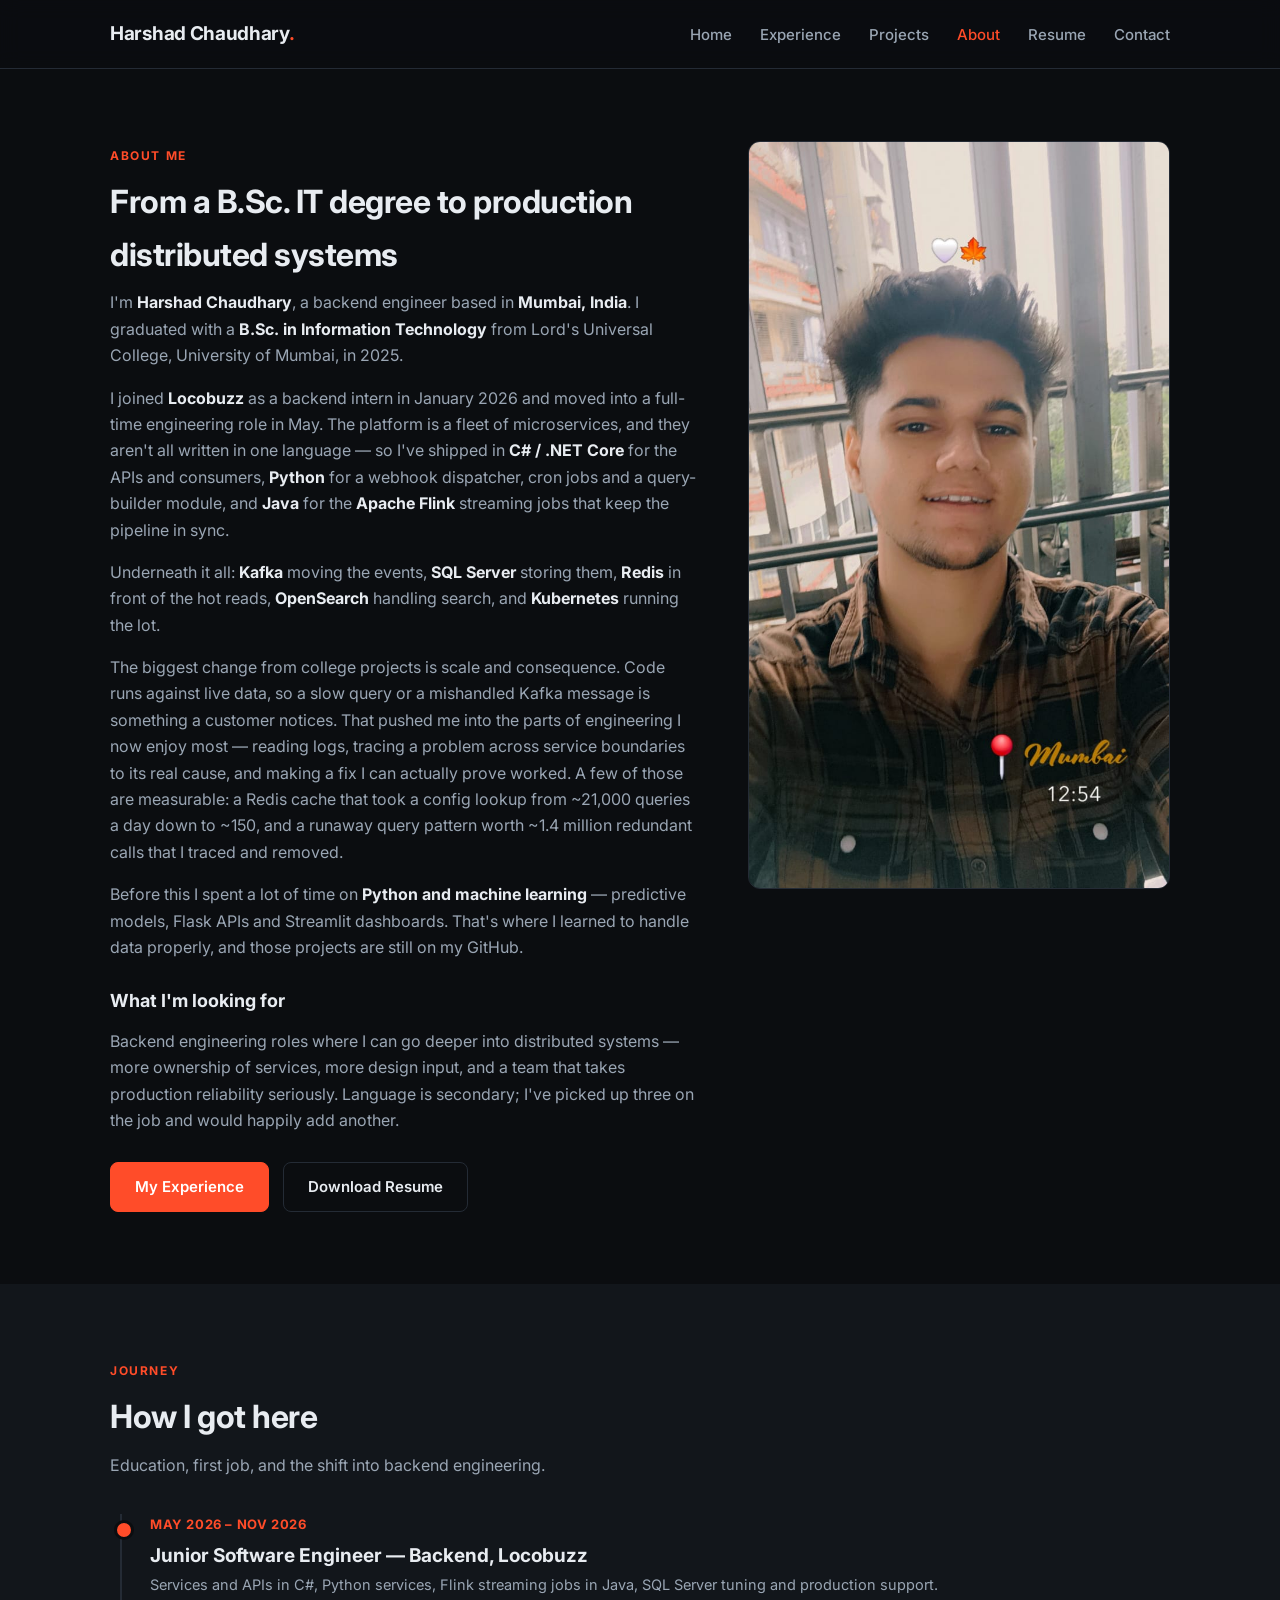
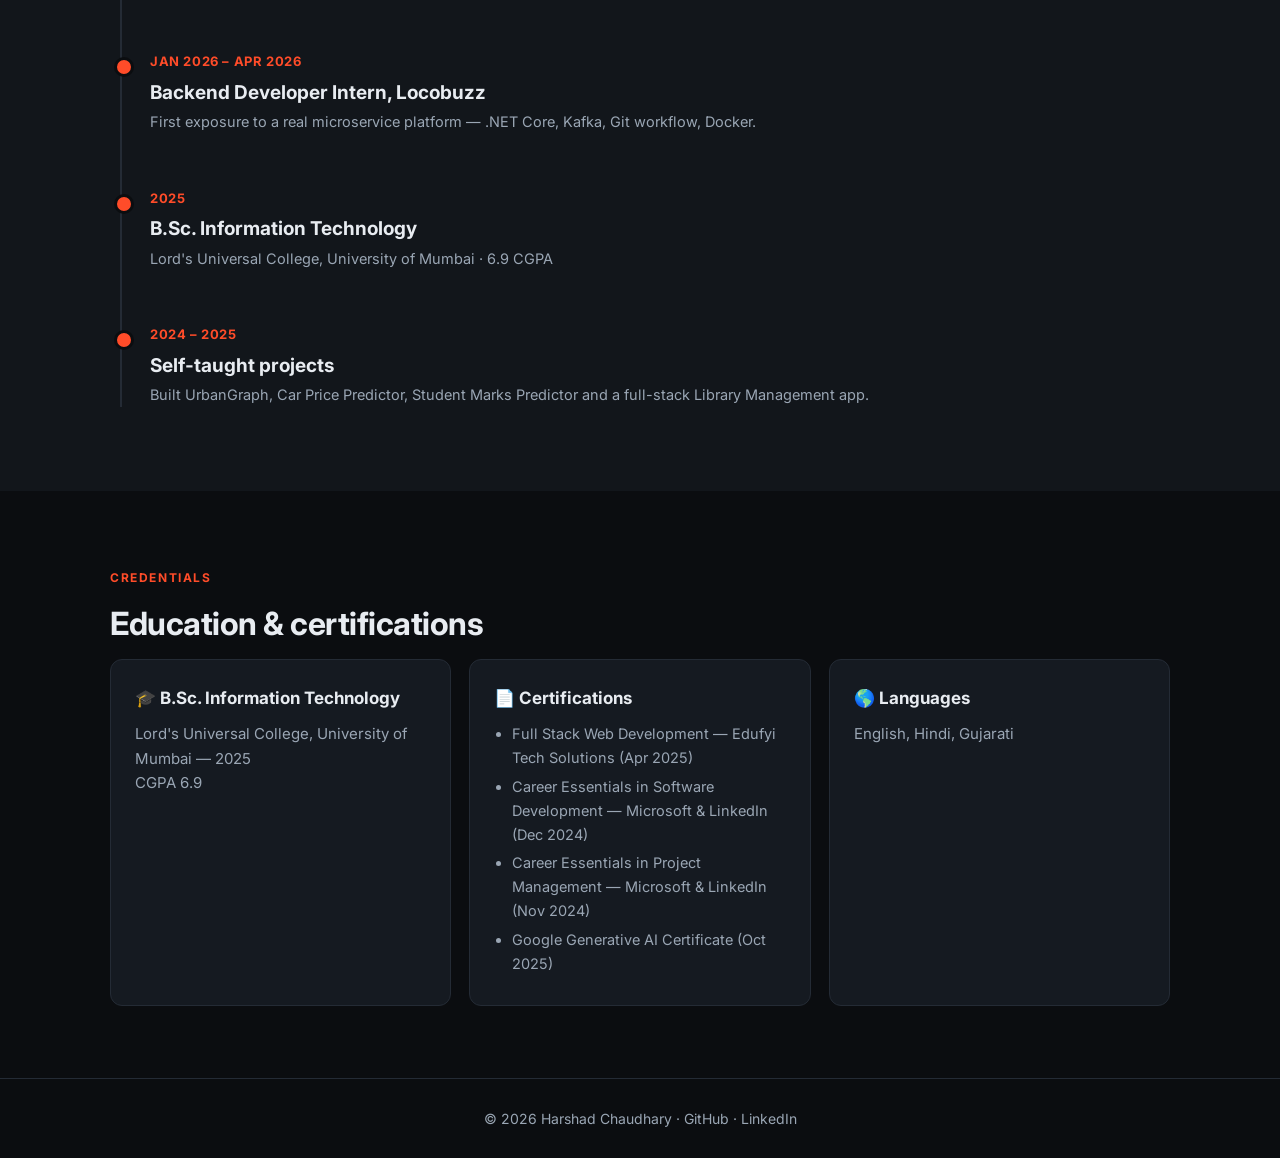
==== commit 29635ebe: "feat: reposition as Junior Software Engineer across C#, Python and Java Broadens the profile beyond " ====
--- a/about.html
+++ b/about.html
@@ -4,9 +4,9 @@
   <meta charset="UTF-8">
   <meta name="viewport" content="width=device-width, initial-scale=1.0">
   <title>About | Harshad Chaudhary</title>
-  <meta name="description" content="About Harshad Chaudhary — Junior .NET Backend Developer in Mumbai, B.Sc. Information Technology graduate, working on production microservices at Locobuzz.">
+  <meta name="description" content="About Harshad Chaudhary — Junior Software Engineer (Backend) in Mumbai, B.Sc. Information Technology graduate, working across C#/.NET, Python and Java on production microservices.">
   <meta property="og:title" content="About | Harshad Chaudhary">
-  <meta property="og:description" content="Junior .NET Backend Developer in Mumbai. B.Sc. IT graduate working on production microservices.">
+  <meta property="og:description" content="Junior Software Engineer (Backend) in Mumbai. C#/.NET, Python and Java on production microservices.">
   <link rel="icon" href="data:image/svg+xml,<svg xmlns='http://www.w3.org/2000/svg' viewBox='0 0 100 100'><text y='.9em' font-size='90'>&#9881;</text></svg>">
   <link rel="preconnect" href="https://fonts.googleapis.com">
   <link rel="preconnect" href="https://fonts.gstatic.com" crossorigin>
@@ -36,43 +36,51 @@
       <div class="about-grid">
         <div class="about-text">
           <span class="eyebrow">About me</span>
-          <h2 class="section-title">From a B.Sc. IT degree to production microservices</h2>
+          <h2 class="section-title">From a B.Sc. IT degree to production distributed systems</h2>
 
           <p>
-            I'm <b>Harshad Chaudhary</b>, a Junior .NET Backend Developer based in
-            <b>Mumbai, India</b>. I graduated with a <b>B.Sc. in Information Technology</b>
-            from Lord's Universal College, University of Mumbai, in 2025.
+            I'm <b>Harshad Chaudhary</b>, a backend engineer based in <b>Mumbai, India</b>.
+            I graduated with a <b>B.Sc. in Information Technology</b> from Lord's Universal
+            College, University of Mumbai, in 2025.
           </p>
 
           <p>
-            I joined <b>Locobuzz</b> as a backend intern in January 2026 and became a
-            Junior .NET Developer in May. Since then my work has been squarely backend:
-            <b>C#, .NET Core and ASP.NET Core</b> services, REST APIs and event-driven
-            microservices talking to each other over <b>Kafka</b>, with <b>SQL Server</b>
-            behind them, <b>Redis</b> in front of the hot reads and
-            <b>OpenSearch</b> handling search.
+            I joined <b>Locobuzz</b> as a backend intern in January 2026 and moved into a
+            full-time engineering role in May. The platform is a fleet of microservices, and
+            they aren't all written in one language — so I've shipped in <b>C# / .NET Core</b>
+            for the APIs and consumers, <b>Python</b> for a webhook dispatcher, cron jobs and
+            a query-builder module, and <b>Java</b> for the <b>Apache Flink</b> streaming jobs
+            that keep the pipeline in sync.
           </p>
 
           <p>
-            The biggest change from college projects is scale and consequence. Code runs on
-            <b>Kubernetes</b> against live data, so a slow query or a mishandled Kafka message
-            is something a customer notices. That pushed me into the parts of engineering I now
-            enjoy most — reading logs, tracing a problem across service boundaries to its real
-            cause, and making a fix I can actually prove worked.
+            Underneath it all: <b>Kafka</b> moving the events, <b>SQL Server</b> storing them,
+            <b>Redis</b> in front of the hot reads, <b>OpenSearch</b> handling search, and
+            <b>Kubernetes</b> running the lot.
+          </p>
+
+          <p>
+            The biggest change from college projects is scale and consequence. Code runs against
+            live data, so a slow query or a mishandled Kafka message is something a customer
+            notices. That pushed me into the parts of engineering I now enjoy most — reading
+            logs, tracing a problem across service boundaries to its real cause, and making a
+            fix I can actually prove worked. A few of those are measurable: a Redis cache that
+            took a config lookup from ~21,000 queries a day down to ~150, and a runaway query
+            pattern worth ~1.4 million redundant calls that I traced and removed.
           </p>
 
           <p>
             Before this I spent a lot of time on <b>Python and machine learning</b> — predictive
-            models, Flask APIs and Streamlit dashboards. I don't work in that stack day to day
-            now, but it's where I learned to handle data properly, and those projects are still
-            up on my GitHub.
+            models, Flask APIs and Streamlit dashboards. That's where I learned to handle data
+            properly, and those projects are still on my GitHub.
           </p>
 
           <h3 style="margin:26px 0 12px; font-size:18px;">What I'm looking for</h3>
           <p>
-            Backend roles where I can keep going deeper into distributed systems and .NET —
-            more ownership of services, more design input, and a team that takes production
-            reliability seriously.
+            Backend engineering roles where I can go deeper into distributed systems — more
+            ownership of services, more design input, and a team that takes production
+            reliability seriously. Language is secondary; I've picked up three on the job
+            and would happily add another.
           </p>
 
           <div class="btn-row">
@@ -97,13 +105,13 @@
 
       <div class="timeline">
         <div class="tl-item">
-          <div class="tl-date">May 2026 &ndash; Present</div>
-          <h3>Junior .NET Backend Developer, Locobuzz</h3>
-          <p class="tl-org">Owning backend services, Kafka consumers, SQL Server work and production support.</p>
+          <div class="tl-date">May 2026 &ndash; Nov 2026</div>
+          <h3>Junior Software Engineer &mdash; Backend, Locobuzz</h3>
+          <p class="tl-org">Services and APIs in C#, Python services, Flink streaming jobs in Java, SQL Server tuning and production support.</p>
         </div>
         <div class="tl-item">
           <div class="tl-date">Jan 2026 &ndash; Apr 2026</div>
-          <h3>Backend Developer Intern (.NET), Locobuzz</h3>
+          <h3>Backend Developer Intern, Locobuzz</h3>
           <p class="tl-org">First exposure to a real microservice platform — .NET Core, Kafka, Git workflow, Docker.</p>
         </div>
         <div class="tl-item">
